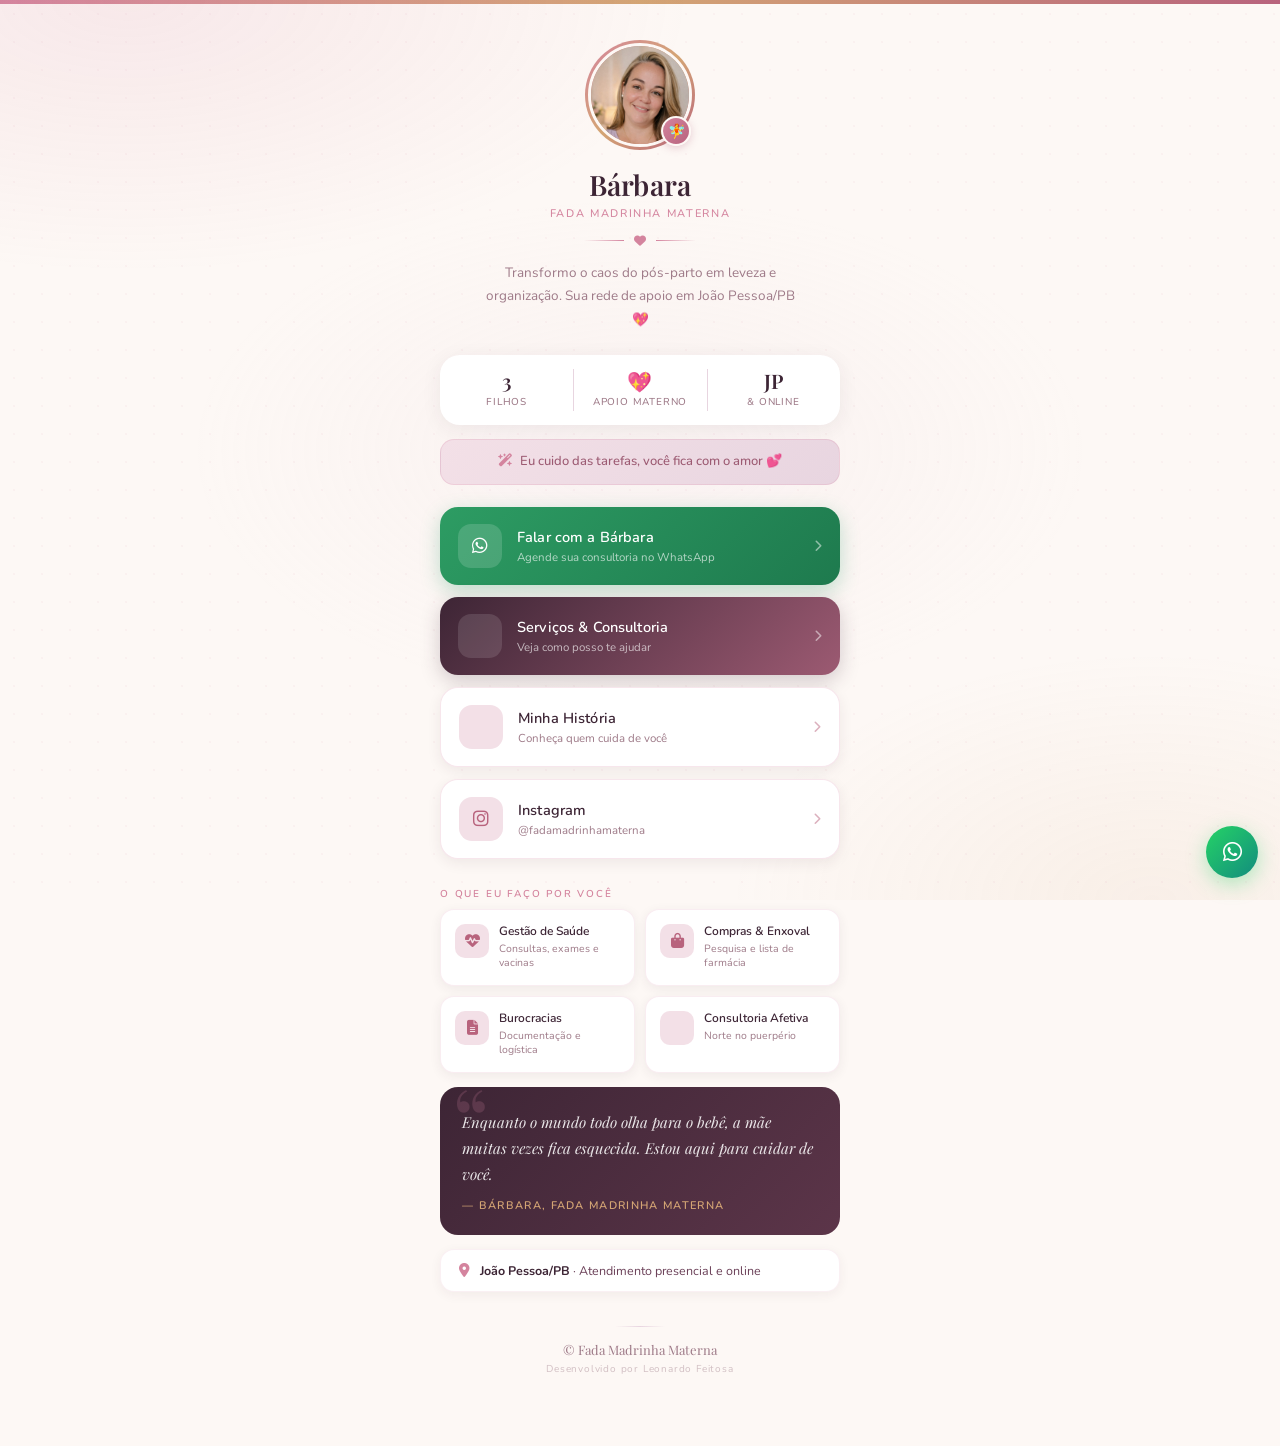
==== index.html @ 128216fe "V1" ====
<!DOCTYPE html>
<html lang="pt-BR">
<head>
<meta charset="UTF-8">
<meta name="viewport" content="width=device-width, initial-scale=1.0">
<title>Fada Madrinha Materna — Bárbara</title>
<meta name="description" content="Apoio materno em João Pessoa/PB. Transformo o caos do pós-parto em leveza e organização.">
<link href="https://fonts.googleapis.com/css2?family=Playfair+Display:ital,wght@0,400;0,600;1,400&family=Nunito:wght@300;400;500;600&display=swap" rel="stylesheet">
<link rel="stylesheet" href="https://cdnjs.cloudflare.com/ajax/libs/font-awesome/6.4.0/css/all.min.css">
<style>

:root {
  --blush: #f9f0f3;
  --rose-light: #f3e0e7;
  --rose: #d4849e;
  --rose-dark: #b8637d;
  --mauve: #9c5a72;
  --lilac: #e8d5e0;
  --cream: #fdf8f5;
  --warm: #f7ede8;
  --brown-soft: #7a5060;
  --text-dark: #3d2535;
  --text-mid: #6b4058;
  --text-soft: #9e7a88;
  --gold: #d4a574;
  --gold-light: #f0dcc5;
}

* { margin: 0; padding: 0; box-sizing: border-box; }

body {
  background-color: var(--cream);
  font-family: 'Nunito', sans-serif;
  min-height: 100vh;
  overflow-x: hidden;
}

body::before {
  content: '';
  position: fixed;
  inset: 0;
  background-image:
    radial-gradient(ellipse 80% 55% at 10% 0%, rgba(212,132,158,0.13) 0%, transparent 55%),
    radial-gradient(ellipse 60% 50% at 90% 100%, rgba(212,165,116,0.1) 0%, transparent 55%),
    radial-gradient(ellipse 50% 40% at 50% 50%, rgba(232,213,224,0.15) 0%, transparent 70%);
  pointer-events: none;
  z-index: 0;
}

/* Subtle dot pattern */
body::after {
  content: '';
  position: fixed;
  inset: 0;
  background-image: radial-gradient(circle, rgba(212,132,158,0.06) 1px, transparent 1px);
  background-size: 28px 28px;
  pointer-events: none;
  z-index: 0;
}

.top-bar {
  height: 4px;
  background: linear-gradient(90deg, var(--rose), var(--gold), var(--rose-dark));
}

.page {
  position: relative;
  z-index: 1;
  max-width: 440px;
  margin: 0 auto;
  padding: 0 0 70px;
}

/* ---- HERO ---- */
.hero {
  padding: 36px 28px 0;
  text-align: center;
  animation: fadeUp 0.6s ease both;
}

.avatar-wrapper {
  position: relative;
  display: inline-block;
  margin-bottom: 18px;
}

.avatar-ring {
  width: 110px;
  height: 110px;
  border-radius: 50%;
  padding: 3px;
  background: linear-gradient(135deg, var(--rose), var(--gold), var(--rose-dark));
  display: flex;
  align-items: center;
  justify-content: center;
}

.avatar-ring img {
  width: 100%;
  height: 100%;
  border-radius: 50%;
  object-fit: cover;
  object-position: center top;
  border: 3px solid var(--cream);
}

.fairy-badge {
  position: absolute;
  bottom: 4px;
  right: 4px;
  background: linear-gradient(135deg, var(--rose), var(--rose-dark));
  color: #fff;
  font-size: 14px;
  width: 30px;
  height: 30px;
  border-radius: 50%;
  display: flex;
  align-items: center;
  justify-content: center;
  border: 2px solid var(--cream);
  box-shadow: 0 2px 8px rgba(180,99,125,0.3);
}

.hero-name {
  font-family: 'Playfair Display', serif;
  font-size: 28px;
  font-weight: 600;
  color: var(--text-dark);
  letter-spacing: 0.01em;
  line-height: 1.2;
  margin-bottom: 4px;
}

.hero-handle {
  font-size: 11px;
  font-weight: 500;
  letter-spacing: 0.15em;
  text-transform: uppercase;
  color: var(--rose);
  margin-bottom: 14px;
}

.hero-divider {
  display: flex;
  align-items: center;
  justify-content: center;
  gap: 10px;
  margin-bottom: 14px;
}

.hero-divider span {
  width: 40px;
  height: 1px;
  background: linear-gradient(90deg, transparent, var(--rose));
}

.hero-divider span:last-child {
  background: linear-gradient(90deg, var(--rose), transparent);
}

.hero-divider i {
  color: var(--rose);
  font-size: 12px;
}

.hero-bio {
  font-size: 13.5px;
  color: var(--text-soft);
  line-height: 1.75;
  font-weight: 400;
  max-width: 310px;
  margin: 0 auto;
}

/* ---- STATS ---- */
.stats {
  display: flex;
  justify-content: center;
  gap: 0;
  margin: 24px 20px 0;
  background: #fff;
  border-radius: 20px;
  box-shadow: 0 4px 20px rgba(61,37,53,0.07);
  overflow: hidden;
  animation: fadeUp 0.6s 0.08s ease both;
}

.stat {
  flex: 1;
  text-align: center;
  padding: 16px 10px;
  position: relative;
}

.stat + .stat::before {
  content: '';
  position: absolute;
  left: 0;
  top: 20%;
  height: 60%;
  width: 1px;
  background: var(--lilac);
}

.stat-num {
  font-family: 'Playfair Display', serif;
  font-size: 20px;
  font-weight: 600;
  color: var(--text-dark);
  line-height: 1;
}

.stat-label {
  font-size: 10px;
  color: var(--text-soft);
  letter-spacing: 0.08em;
  text-transform: uppercase;
  margin-top: 4px;
  font-weight: 500;
}

/* ---- TAGLINE PILL ---- */
.tagline {
  margin: 14px 20px 0;
  padding: 12px 20px;
  background: linear-gradient(135deg, var(--rose-light), var(--lilac));
  border-radius: 14px;
  text-align: center;
  font-size: 13px;
  color: var(--mauve);
  font-weight: 500;
  line-height: 1.5;
  animation: fadeUp 0.6s 0.12s ease both;
  border: 1px solid rgba(212,132,158,0.2);
}

.tagline i {
  color: var(--rose);
  margin-right: 4px;
}

/* ---- LINKS ---- */
.links {
  padding: 22px 20px 0;
  display: flex;
  flex-direction: column;
  gap: 12px;
  animation: fadeUp 0.6s 0.16s ease both;
}

.link-card {
  display: flex;
  align-items: center;
  gap: 15px;
  padding: 17px 18px;
  border-radius: 18px;
  text-decoration: none;
  position: relative;
  overflow: hidden;
  transition: transform 0.25s ease, box-shadow 0.25s ease;
}

.link-card:hover {
  transform: translateY(-2px);
}

.link-card:active { transform: translateY(0); }

/* ACCENT - WhatsApp */
.link-card.accent {
  background: linear-gradient(135deg, #2d9c63, #1e7a4e);
  box-shadow: 0 6px 20px rgba(37,156,99,0.28);
}

/* PRIMARY - dark rose */
.link-card.primary {
  background: linear-gradient(135deg, var(--text-dark), var(--mauve));
  box-shadow: 0 6px 20px rgba(61,37,53,0.22);
}

/* SOFT - white */
.link-card.soft {
  background: #fff;
  box-shadow: 0 4px 14px rgba(61,37,53,0.08);
  border: 1px solid rgba(212,132,158,0.2);
}

.link-icon {
  width: 44px;
  height: 44px;
  border-radius: 13px;
  display: flex;
  align-items: center;
  justify-content: center;
  font-size: 18px;
  flex-shrink: 0;
  transition: transform 0.2s ease;
}

.link-card:hover .link-icon { transform: scale(1.08); }

.accent .link-icon {
  background: rgba(255,255,255,0.15);
  color: #fff;
}

.primary .link-icon {
  background: rgba(255,255,255,0.12);
  color: var(--gold);
}

.soft .link-icon {
  background: var(--rose-light);
  color: var(--rose-dark);
}

.link-text { flex: 1; }

.link-title {
  font-size: 14.5px;
  font-weight: 600;
  margin-bottom: 2px;
  letter-spacing: 0.01em;
}

.accent .link-title,
.primary .link-title { color: #fff; }

.soft .link-title { color: var(--text-dark); }

.link-sub {
  font-size: 11.5px;
  font-weight: 400;
}

.accent .link-sub,
.primary .link-sub { color: rgba(255,255,255,0.65); }

.soft .link-sub { color: var(--text-soft); }

.link-arrow {
  font-size: 12px;
  transition: transform 0.2s ease, opacity 0.2s ease;
  opacity: 0.5;
}

.link-card:hover .link-arrow { transform: translateX(3px); opacity: 1; }

.accent .link-arrow,
.primary .link-arrow { color: #fff; }

.soft .link-arrow { color: var(--rose-dark); }

/* ---- ABOUT TEASER ---- */
.about-teaser {
  margin: 22px 20px 0;
  padding: 22px;
  background: #fff;
  border-radius: 20px;
  box-shadow: 0 4px 16px rgba(61,37,53,0.07);
  border: 1px solid rgba(212,132,158,0.15);
  animation: fadeUp 0.6s 0.2s ease both;
  position: relative;
  overflow: hidden;
}

.about-teaser::before {
  content: '🧚‍♀️';
  position: absolute;
  top: -8px;
  right: 14px;
  font-size: 48px;
  opacity: 0.12;
  line-height: 1;
}

.about-label {
  font-size: 10px;
  letter-spacing: 0.18em;
  text-transform: uppercase;
  color: var(--rose);
  font-weight: 600;
  margin-bottom: 8px;
}

.about-teaser h2 {
  font-family: 'Playfair Display', serif;
  font-size: 17px;
  color: var(--text-dark);
  margin-bottom: 10px;
  line-height: 1.3;
}

.about-teaser p {
  font-size: 13px;
  color: var(--text-soft);
  line-height: 1.75;
  margin-bottom: 14px;
}

.read-more {
  display: inline-flex;
  align-items: center;
  gap: 6px;
  font-size: 12px;
  font-weight: 600;
  color: var(--rose-dark);
  text-decoration: none;
  letter-spacing: 0.04em;
  transition: gap 0.2s ease;
}

.read-more:hover { gap: 10px; }

/* ---- SERVICES PREVIEW ---- */
.section-label {
  padding: 0 20px;
  margin-top: 28px;
  margin-bottom: -6px;
  font-size: 10px;
  font-weight: 600;
  letter-spacing: 0.18em;
  text-transform: uppercase;
  color: var(--rose);
  animation: fadeUp 0.6s 0.22s ease both;
}

.services-preview {
  margin: 14px 20px 0;
  display: grid;
  grid-template-columns: 1fr 1fr;
  gap: 10px;
  animation: fadeUp 0.6s 0.24s ease both;
}

.service-pill {
  background: #fff;
  border-radius: 14px;
  padding: 14px 14px;
  box-shadow: 0 3px 12px rgba(61,37,53,0.07);
  border: 1px solid rgba(212,132,158,0.15);
  display: flex;
  align-items: flex-start;
  gap: 10px;
  text-decoration: none;
  transition: transform 0.2s ease, box-shadow 0.2s ease;
}

.service-pill:hover {
  transform: translateY(-2px);
  box-shadow: 0 8px 20px rgba(61,37,53,0.11);
}

.pill-icon {
  width: 34px;
  height: 34px;
  border-radius: 10px;
  background: var(--rose-light);
  display: flex;
  align-items: center;
  justify-content: center;
  color: var(--rose-dark);
  font-size: 15px;
  flex-shrink: 0;
}

.pill-text {
  flex: 1;
}

.pill-name {
  font-size: 12px;
  font-weight: 600;
  color: var(--text-dark);
  line-height: 1.3;
  margin-bottom: 2px;
}

.pill-desc {
  font-size: 10.5px;
  color: var(--text-soft);
  line-height: 1.4;
}

/* ---- QUOTE CARD ---- */
.quote-card {
  margin: 14px 20px 0;
  padding: 22px;
  background: linear-gradient(135deg, var(--text-dark), #5c3549);
  border-radius: 18px;
  position: relative;
  overflow: hidden;
  animation: fadeUp 0.6s 0.28s ease both;
}

.quote-card::before {
  content: '\201C';
  position: absolute;
  top: -14px;
  left: 12px;
  font-family: 'Playfair Display', serif;
  font-size: 90px;
  color: rgba(212,132,158,0.2);
  line-height: 1;
  pointer-events: none;
}

.quote-card p {
  font-family: 'Playfair Display', serif;
  font-size: 15px;
  font-style: italic;
  color: rgba(255,255,255,0.88);
  line-height: 1.75;
  font-weight: 400;
  margin-bottom: 10px;
}

.quote-author {
  font-size: 11px;
  color: var(--gold);
  letter-spacing: 0.12em;
  text-transform: uppercase;
  font-weight: 600;
}

/* ---- LOCATION CHIP ---- */
.location-chip {
  margin: 14px 20px 0;
  padding: 12px 18px;
  background: #fff;
  border-radius: 14px;
  box-shadow: 0 3px 12px rgba(61,37,53,0.06);
  display: flex;
  align-items: center;
  gap: 10px;
  font-size: 12.5px;
  color: var(--text-mid);
  border: 1px solid rgba(212,132,158,0.12);
  animation: fadeUp 0.6s 0.3s ease both;
}

.location-chip i {
  color: var(--rose);
  font-size: 14px;
}

.location-chip strong {
  color: var(--text-dark);
}

/* ---- FOOTER ---- */
footer {
  text-align: center;
  margin-top: 34px;
  padding: 0 20px;
  animation: fadeUp 0.6s 0.32s ease both;
}

.footer-divider {
  width: 50px;
  height: 1px;
  background: linear-gradient(90deg, transparent, var(--lilac), transparent);
  margin: 0 auto 14px;
}

.footer-name {
  font-family: 'Playfair Display', serif;
  font-size: 13px;
  color: var(--text-soft);
  margin-bottom: 4px;
}

.footer-credit {
  font-size: 10px;
  color: rgba(158,122,136,0.45);
  letter-spacing: 0.08em;
}

/* ---- WA FLOAT ---- */
.wa-float {
  position: fixed;
  bottom: 22px;
  right: 22px;
  width: 52px;
  height: 52px;
  border-radius: 50%;
  background: linear-gradient(135deg, #25d366, #128c7e);
  color: #fff;
  display: flex;
  align-items: center;
  justify-content: center;
  font-size: 22px;
  box-shadow: 0 6px 20px rgba(37,211,102,0.35);
  text-decoration: none;
  z-index: 100;
  transition: transform 0.25s ease;
  animation: pulse 2.5s ease infinite;
}

.wa-float:hover { transform: scale(1.08); }

@keyframes pulse {
  0%, 100% { box-shadow: 0 6px 20px rgba(37,211,102,0.35); }
  50% { box-shadow: 0 6px 30px rgba(37,211,102,0.55); }
}

@keyframes fadeUp {
  from { opacity: 0; transform: translateY(16px); }
  to { opacity: 1; transform: translateY(0); }
}

</style>
</head>
<body>

<div class="top-bar"></div>

<div class="page">

  <!-- HERO -->
  <section class="hero">
    <div class="avatar-wrapper">
      <div class="avatar-ring">
        <img src="assets/logoo.jpeg" alt="Bárbara — Fada Madrinha Materna">
      </div>
      <div class="fairy-badge">🧚</div>
    </div>
    <h1 class="hero-name">Bárbara</h1>
    <p class="hero-handle">Fada Madrinha Materna</p>
    <div class="hero-divider">
      <span></span>
      <i class="fa-solid fa-heart"></i>
      <span></span>
    </div>
    <p class="hero-bio">Transformo o caos do pós-parto em leveza e organização. Sua rede de apoio em João Pessoa/PB 💖</p>
  </section>

  <!-- STATS -->
  <div class="stats">
    <div class="stat">
      <div class="stat-num">3</div>
      <div class="stat-label">Filhos</div>
    </div>
    <div class="stat">
      <div class="stat-num">💖</div>
      <div class="stat-label">Apoio Materno</div>
    </div>
    <div class="stat">
      <div class="stat-num">JP</div>
      <div class="stat-label">& Online</div>
    </div>
  </div>

  <!-- TAGLINE -->
  <div class="tagline">
    <i class="fa-solid fa-wand-magic-sparkles"></i>
    Eu cuido das tarefas, você fica com o amor 💕
  </div>

  <!-- LINKS -->
  <div class="links">

    <a href="https://wa.me/5583998493917" target="_blank" class="link-card accent">
      <div class="link-icon"><i class="fa-brands fa-whatsapp"></i></div>
      <div class="link-text">
        <div class="link-title">Falar com a Bárbara</div>
        <div class="link-sub">Agende sua consultoria no WhatsApp</div>
      </div>
      <i class="fa-solid fa-chevron-right link-arrow"></i>
    </a>

    <a href="servicos.html" class="link-card primary">
      <div class="link-icon"><i class="fa-solid fa-sparkles"></i></div>
      <div class="link-text">
        <div class="link-title">Serviços &amp; Consultoria</div>
        <div class="link-sub">Veja como posso te ajudar</div>
      </div>
      <i class="fa-solid fa-chevron-right link-arrow"></i>
    </a>

    <a href="sobre.html" class="link-card soft">
      <div class="link-icon"><i class="fa-solid fa-user-heart"></i></div>
      <div class="link-text">
        <div class="link-title">Minha História</div>
        <div class="link-sub">Conheça quem cuida de você</div>
      </div>
      <i class="fa-solid fa-chevron-right link-arrow"></i>
    </a>

    <a href="https://instagram.com/fadamadrinhamaterna" target="_blank" class="link-card soft">
      <div class="link-icon"><i class="fa-brands fa-instagram"></i></div>
      <div class="link-text">
        <div class="link-title">Instagram</div>
        <div class="link-sub">@fadamadrinhamaterna</div>
      </div>
      <i class="fa-solid fa-chevron-right link-arrow"></i>
    </a>

  </div>

  <!-- SERVICES PREVIEW -->
  <p class="section-label">O que eu faço por você</p>
  <div class="services-preview">

    <div class="service-pill">
      <div class="pill-icon"><i class="fa-solid fa-heart-pulse"></i></div>
      <div class="pill-text">
        <div class="pill-name">Gestão de Saúde</div>
        <div class="pill-desc">Consultas, exames e vacinas</div>
      </div>
    </div>

    <div class="service-pill">
      <div class="pill-icon"><i class="fa-solid fa-bag-shopping"></i></div>
      <div class="pill-text">
        <div class="pill-name">Compras &amp; Enxoval</div>
        <div class="pill-desc">Pesquisa e lista de farmácia</div>
      </div>
    </div>

    <div class="service-pill">
      <div class="pill-icon"><i class="fa-solid fa-file-lines"></i></div>
      <div class="pill-text">
        <div class="pill-name">Burocracias</div>
        <div class="pill-desc">Documentação e logística</div>
      </div>
    </div>

    <div class="service-pill">
      <div class="pill-icon"><i class="fa-solid fa-hands-holding-heart"></i></div>
      <div class="pill-text">
        <div class="pill-name">Consultoria Afetiva</div>
        <div class="pill-desc">Norte no puerpério</div>
      </div>
    </div>

  </div>

  <!-- QUOTE -->
  <div class="quote-card">
    <p>Enquanto o mundo todo olha para o bebê, a mãe muitas vezes fica esquecida. Estou aqui para cuidar de você.</p>
    <div class="quote-author">— Bárbara, Fada Madrinha Materna</div>
  </div>

  <!-- LOCATION -->
  <div class="location-chip">
    <i class="fa-solid fa-location-dot"></i>
    <span><strong>João Pessoa/PB</strong> · Atendimento presencial e online</span>
  </div>

  <!-- FOOTER -->
  <footer>
    <div class="footer-divider"></div>
    <p class="footer-name">© Fada Madrinha Materna</p>
    <p class="footer-credit">Desenvolvido por Leonardo Feitosa</p>
  </footer>

</div>

<!-- WA FLOAT -->
<a href="https://wa.me/5583998493917" target="_blank" class="wa-float" aria-label="WhatsApp">
  <i class="fa-brands fa-whatsapp"></i>
</a>

</body>
</html>
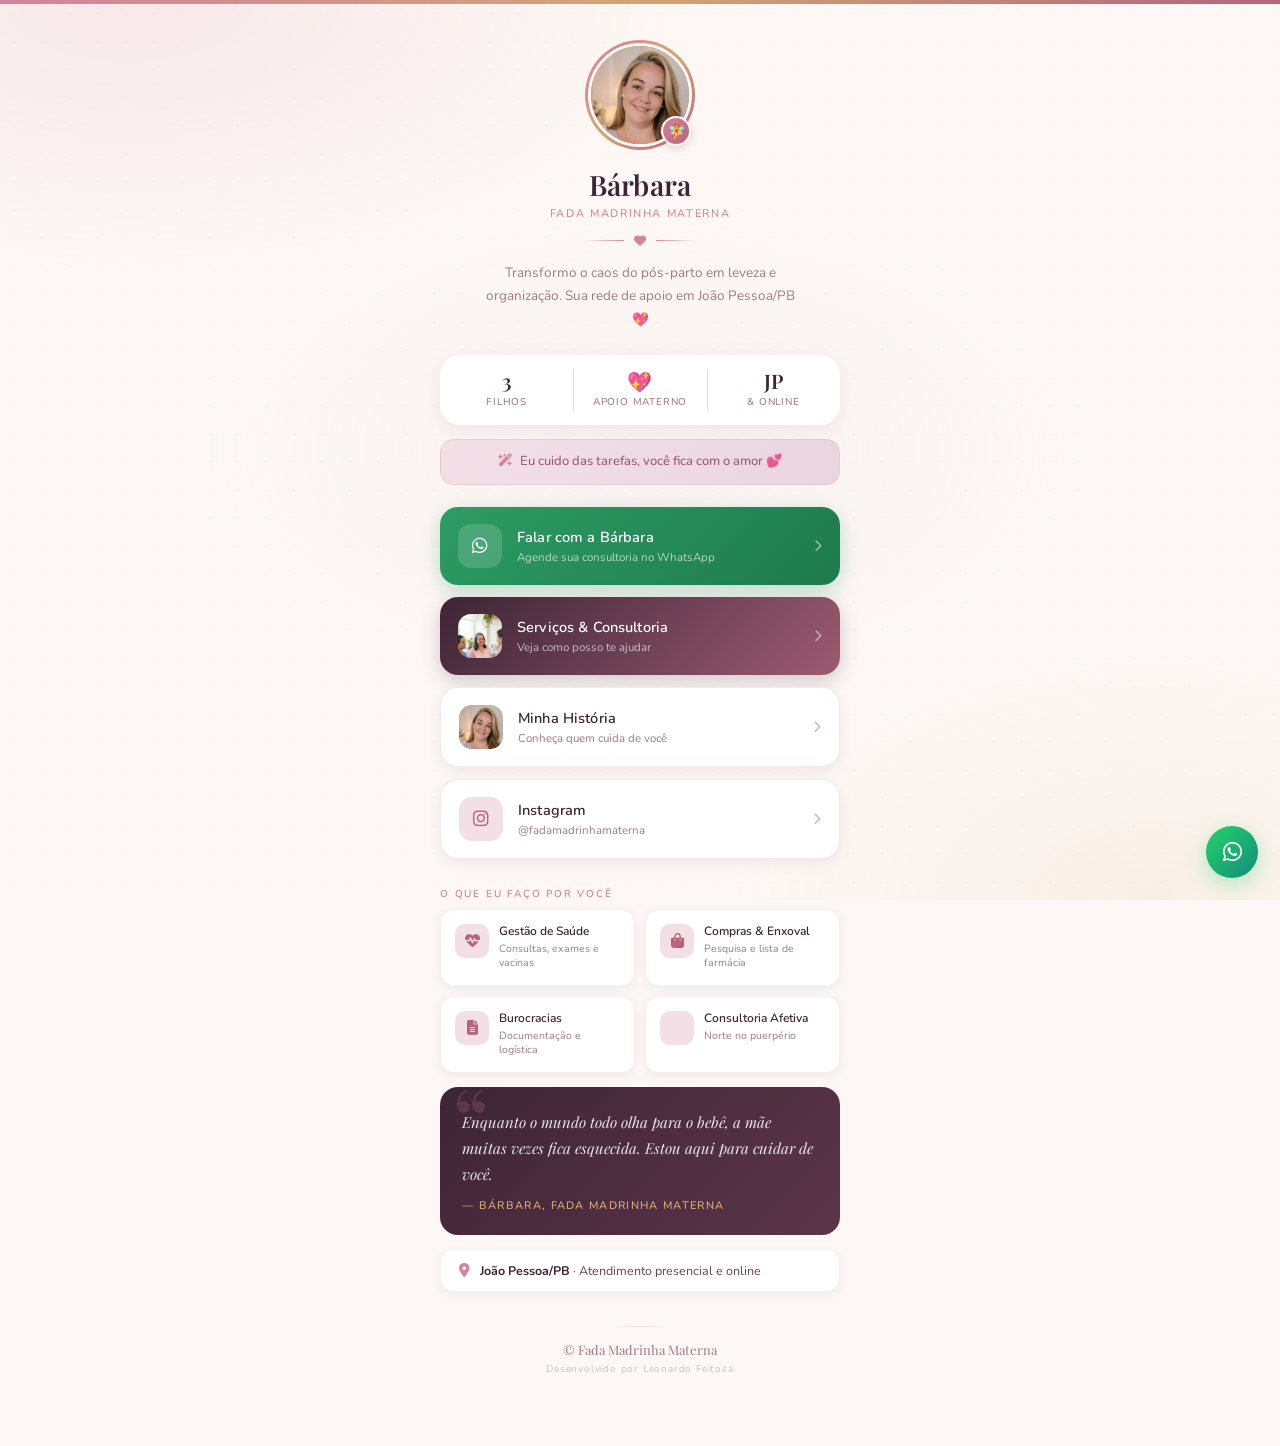
==== commit 871dd890: "V2" ====
--- a/index.html
+++ b/index.html
@@ -670,7 +670,7 @@
     </a>
 
     <a href="servicos.html" class="link-card primary">
-      <div class="link-icon"><i class="fa-solid fa-sparkles"></i></div>
+      <div class="link-icon" style="padding:0;overflow:hidden;border-radius:13px;"><img src="assets/consulta.jpeg" alt="Atendimento" style="width:100%;height:100%;object-fit:cover;object-position:center top;display:block;"></div>
       <div class="link-text">
         <div class="link-title">Serviços &amp; Consultoria</div>
         <div class="link-sub">Veja como posso te ajudar</div>
@@ -679,7 +679,7 @@
     </a>
 
     <a href="sobre.html" class="link-card soft">
-      <div class="link-icon"><i class="fa-solid fa-user-heart"></i></div>
+      <div class="link-icon" style="padding:0;overflow:hidden;border-radius:13px;"><img src="assets/logoo.jpeg" alt="Atendimento" style="width:100%;height:100%;object-fit:cover;object-position:center top;display:block;"></div>
       <div class="link-text">
         <div class="link-title">Minha História</div>
         <div class="link-sub">Conheça quem cuida de você</div>
